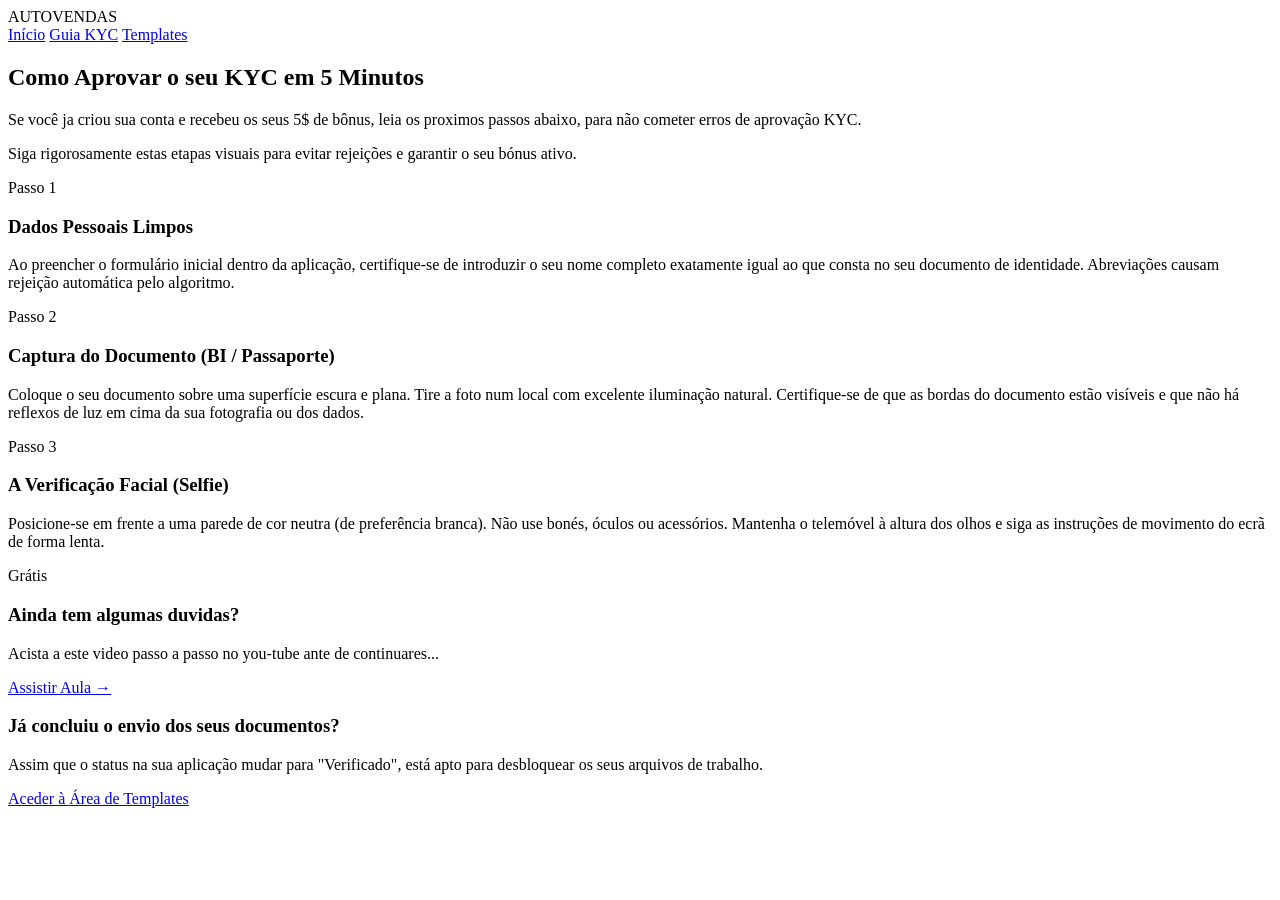
==== ativar.html @ 2f171383 "Add files via upload" ====
<!DOCTYPE html>
<html lang="pt">
<head>
    <meta charset="UTF-8">
    <meta name="viewport" content="width=device-width, initial-scale=1.0">
    <title>AutoVendas | Guia de Ativação Blindado</title>
    <link rel="stylesheet" href="style/ativar.css">
</head>
<body>

    <header>
        <div class="logo">AUTO<span>VENDAS</span></div>
        <nav>
            <a href="index.html">Início</a>
            <a href="ativar.html" class="active">Guia KYC</a>
            <a href="templates.html">Templates</a>
        </nav>
    </header>

    <section class="kyc-container">
        <div class="container">
            <h2>Como Aprovar o seu KYC em 5 Minutos</h2>
            <p class="spc">Se você ja criou sua conta e recebeu os seus 5$ de bônus, leia os proximos passos abaixo, para não cometer erros de aprovação KYC.</p>
            
            <p class="subtitle">Siga rigorosamente estas etapas visuais para evitar rejeições e garantir o seu bónus ativo.</p>
            
            <div class="kyc-flow">
                <!-- Passo 1 -->
                <div class="kyc-step" id="step1">
                    <div class="step-header">
                        <span class="badge-step">Passo 1</span>
                        <h3>Dados Pessoais Limpos</h3>
                    </div>
                    <p>Ao preencher o formulário inicial dentro da aplicação, certifique-se de introduzir o seu nome completo exatamente igual ao que consta no seu documento de identidade. Abreviações causam rejeição automática pelo algoritmo.</p>
                </div>

                <!-- Passo 2 -->
                <div class="kyc-step" id="step2">
                    <div class="step-header">
                        <span class="badge-step">Passo 2</span>
                        <h3>Captura do Documento (BI / Passaporte)</h3>
                    </div>
                    <p>Coloque o seu documento sobre uma superfície escura e plana. Tire a foto num local com excelente iluminação natural. Certifique-se de que as bordas do documento estão visíveis e que não há reflexos de luz em cima da sua fotografia ou dos dados.</p>
                </div>

                <!-- Passo 3 -->
                <div class="kyc-step" id="step3">
                    <div class="step-header">
                        <span class="badge-step">Passo 3</span>
                        <h3>A Verificação Facial (Selfie)</h3>
                    </div>
                    <p>Posicione-se em frente a uma parede de cor neutra (de preferência branca). Não use bonés, óculos ou acessórios. Mantenha o telemóvel à altura dos olhos e siga as instruções de movimento do ecrã de forma lenta.</p>
                </div>
                
                <article class="card">
                        <div class="card-tag">Grátis</div>
                        <h3>Ainda tem algumas duvidas?</h3>
                        <p>Acista a este video passo a passo no you-tube ante de continuares...</p>
                        <a href="https://www.youtube.com" class="card-link">Assistir Aula →</a>
                    </article>
            </div>

            <div class="verification-zone">
                <h3>Já concluiu o envio dos seus documentos?</h3>
                <p>Assim que o status na sua aplicação mudar para "Verificado", está apto para desbloquear os seus arquivos de trabalho.</p>
                <a href="templates.html" class="btn-purple">Aceder à Área de Templates</a>
            </div>
        </div>
    </section>

    <script src="script/ativar.js"></script>
</body>
</html>
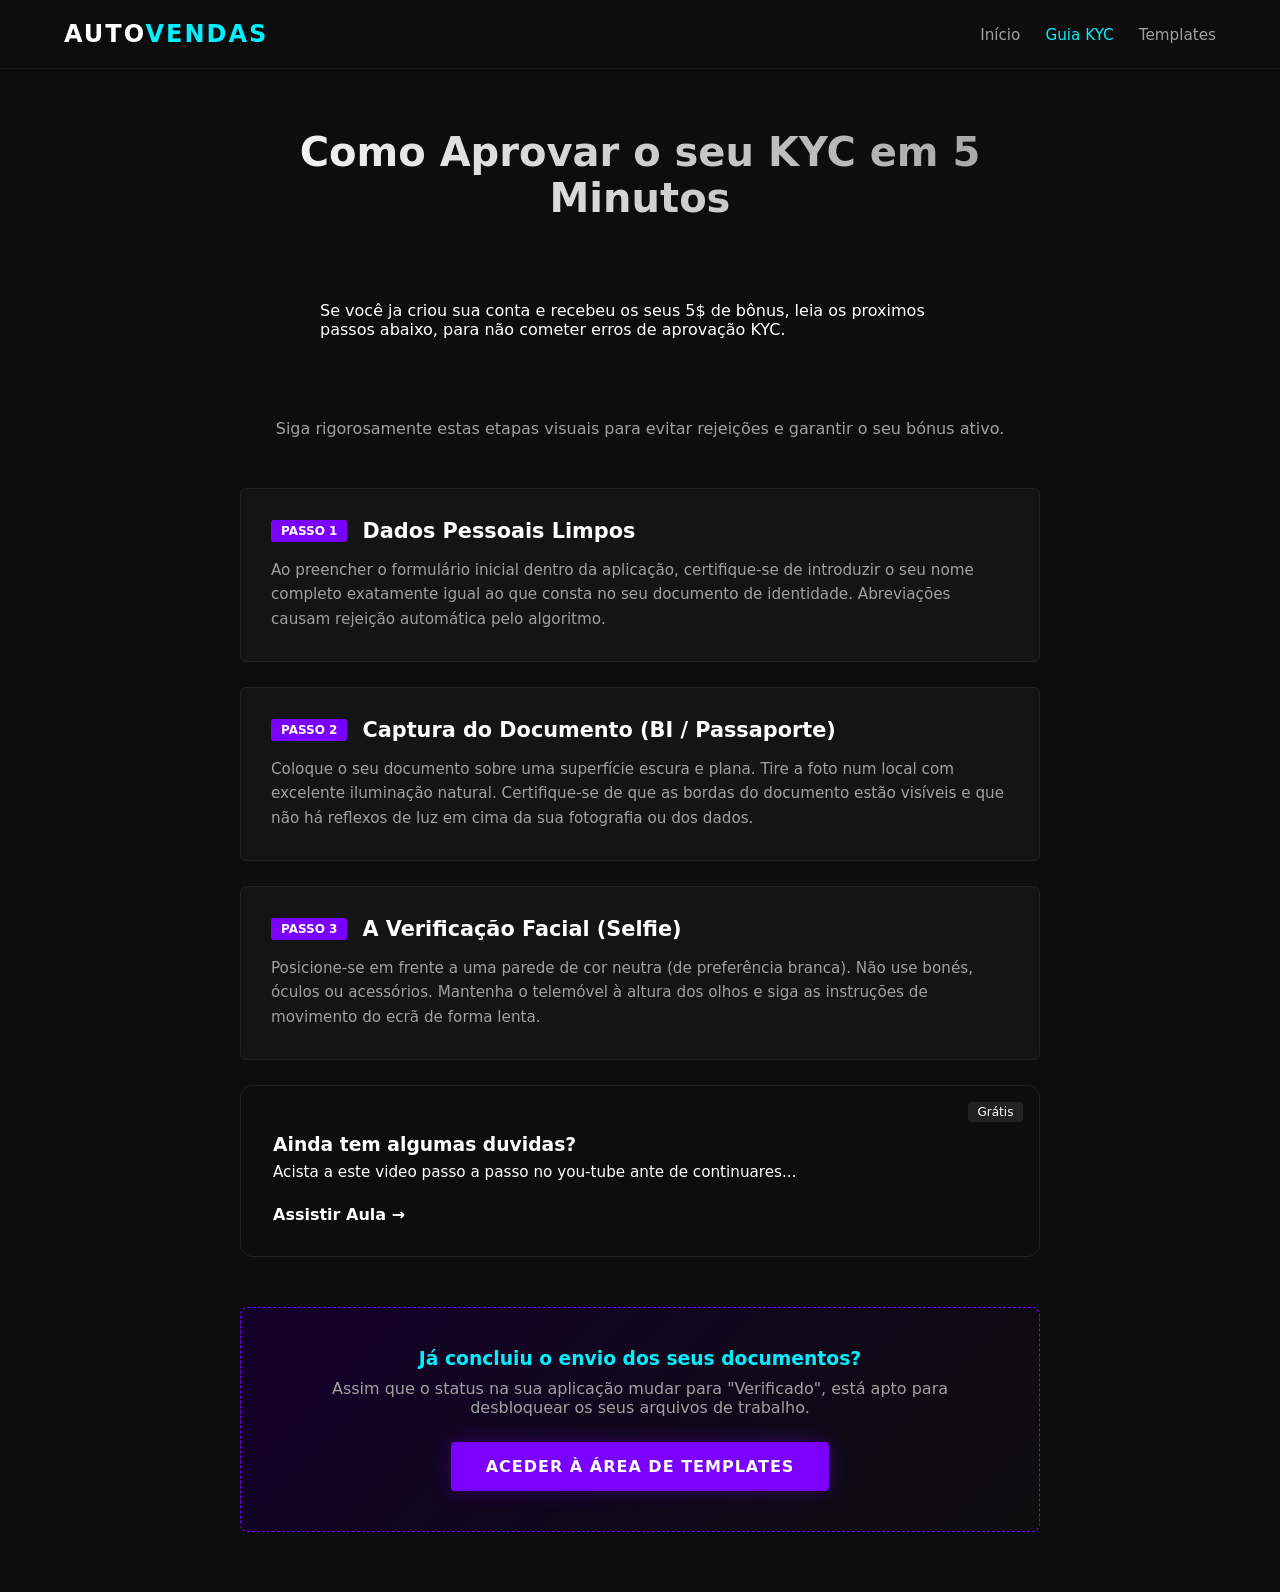
==== commit 56c689ea: "Atualizar o ativar.html" ====
--- a/ativar.html
+++ b/ativar.html
@@ -4,7 +4,7 @@
     <meta charset="UTF-8">
     <meta name="viewport" content="width=device-width, initial-scale=1.0">
     <title>AutoVendas | Guia de Ativação Blindado</title>
-    <link rel="stylesheet" href="style/ativar.css">
+    <link rel="stylesheet" href="ativar.css">
 </head>
 <body>
 
--- a/ativar.css
+++ b/ativar.css
@@ -0,0 +1,180 @@
+* {
+    margin: 0;
+    padding: 0;
+    box-sizing: border-box;
+    font-family: 'Segoe UI', system-ui, sans-serif;
+}
+
+body {
+    background-color: #0D0D0D;
+    color: #FFFFFF;
+}
+
+.container {
+    width: 90%;
+    max-width: 800px;
+    margin: 0 auto;
+    padding: 60px 0;
+}
+
+header {
+    display: flex;
+    justify-content: space-between;
+    align-items: center;
+    padding: 20px 5%;
+    border-bottom: 1px solid #1A1A1A;
+    background: #0D0D0D;
+}
+
+.logo { font-weight: 800; font-size: 1.5rem; letter-spacing: 2px; }
+.logo span { color: #00F0FF; }
+nav a { color: #A0A0A0; text-decoration: none; margin-left: 20px; font-size: 0.95rem;}
+nav a:hover, nav a.active { color: #00F0FF; }
+
+.kyc-container h2 {
+    font-size: 2.5rem;
+    text-align: center;
+    background: linear-gradient(45deg, #FFFFFF, #A0A0A0);
+    -webkit-background-clip: text;
+    -webkit-text-fill-color: transparent;
+    margin-bottom: 10px;
+}
+
+.subtitle {
+    text-align: center;
+    color: #A0A0A0;
+    margin-bottom: 50px;
+}
+
+.kyc-flow {
+    display: flex;
+    flex-direction: column;
+    gap: 25px;
+}
+
+.kyc-step {
+    background: #141414;
+    border: 1px solid #222222;
+    padding: 30px;
+    border-radius: 6px;
+    cursor: pointer;
+    transition: all 0.3s;
+}
+
+.kyc-step:hover {
+    border-color: #00F0FF;
+    background: #181818;
+}
+
+.step-header {
+    display: flex;
+    align-items: center;
+    gap: 15px;
+    margin-bottom: 15px;
+}
+
+.badge-step {
+    background: #7A00FF;
+    color: #FFFFFF;
+    font-size: 0.75rem;
+    padding: 4px 10px;
+    font-weight: bold;
+    text-transform: uppercase;
+    border-radius: 3px;
+}
+
+.kyc-step h3 {
+    color: #FFFFFF;
+    font-size: 1.3rem;
+}
+
+.kyc-step p {
+    color: #A0A0A0;
+    font-size: 0.95rem;
+    line-height: 1.6;
+}
+
+.verification-zone {
+    margin-top: 50px;
+    background: linear-gradient(135deg, #14002A 0%, #0D0D0D 100%);
+    border: 1px dashed #7A00FF;
+    padding: 40px;
+    border-radius: 8px;
+    text-align: center;
+}
+
+.verification-zone h3 {
+    color: #00F0FF;
+    margin-bottom: 10px;
+}
+
+.verification-zone p {
+    color: #A0A0A0;
+    margin-bottom: 25px;
+}
+
+.btn-purple {
+    display: inline-block;
+    padding: 15px 35px;
+    color: #FFFFFF;
+    background-color: #7A00FF;
+    text-decoration: none;
+    font-weight: bold;
+    border-radius: 4px;
+    text-transform: uppercase;
+    letter-spacing: 1px;
+    box-shadow: 0 0 20px rgba(122, 0, 255, 0.3);
+    transition: all 0.3s ease;
+}
+
+.btn-purple:hover {
+    box-shadow: 0 0 30px #7A00FF;
+    background-color: #8A10FF;
+}
+
+
+.card {
+    background-color: var(--bg-card);
+    padding: 2rem;
+    border-radius: 12px;
+    border: 1px solid #222;
+    transition: border-color 0.3s, transform 0.3s;
+    position: relative;
+}
+
+.card:hover {
+    border-color: var(--accent-blue);
+    transform: translateY(-3px);
+}
+
+.card-tag {
+    position: absolute;
+    top: 1rem;
+    right: 1rem;
+    background-color: #222;
+    font-size: 0.75rem;
+    padding: 0.2rem 0.6rem;
+    border-radius: 4px;
+    color: var(--accent-blue);
+    font-family: var(--font-code);
+}
+
+.card h3 {
+    margin: 1rem 0 0.5rem 0;
+}
+
+.card p {
+    color: var(--text-secondary);
+    font-size: 0.95rem;
+    margin-bottom: 1.5rem;
+}
+
+.card-link {
+    color: var(--accent-blue);
+    text-decoration: none;
+    font-weight: 600;
+}
+
+.spc{
+  margin: 10%;
+}
